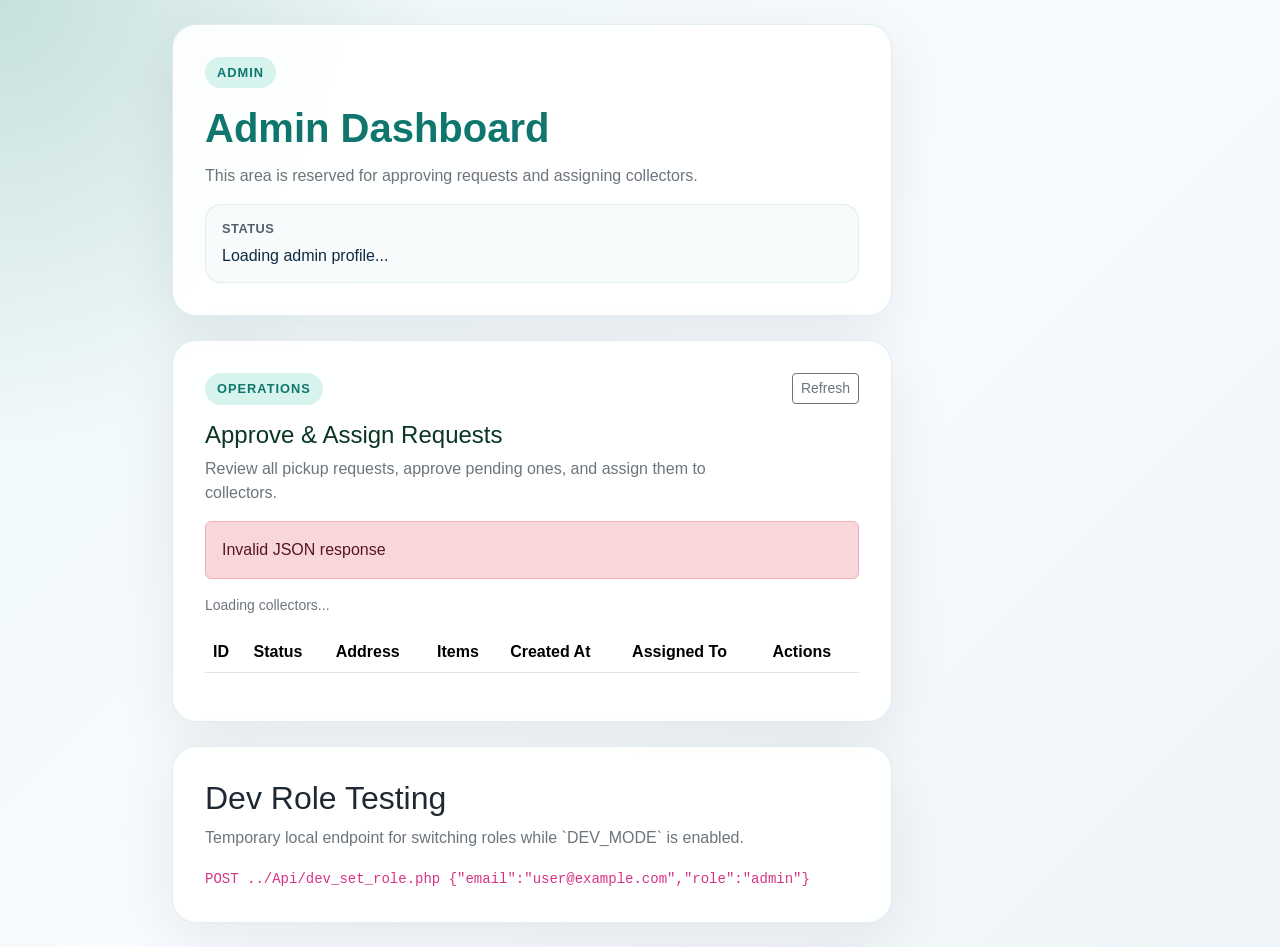
==== public/admin.html @ 16a43e52 "Initial commit" ====
<!DOCTYPE html>
<html lang="en">
<head>
    <meta charset="UTF-8">
    <meta name="viewport" content="width=device-width, initial-scale=1.0">
    <title>Admin Dashboard | E-Waste Management</title>
    <link rel="preconnect" href="https://cdn.jsdelivr.net">
    <link href="https://cdn.jsdelivr.net/npm/bootstrap@5.3.3/dist/css/bootstrap.min.css" rel="stylesheet">
    <link rel="stylesheet" href="./assets/css/style.css">
</head>
<body>
    <div class="container py-4">
        <div id="navbar"></div>

        <main class="page-stack">
            <section class="dashboard-card">
                <span class="eyebrow">Admin</span>
                <h1>Admin Dashboard</h1>
                <p class="text-secondary">This area is reserved for approving requests and assigning collectors.</p>

                <div class="meta-list" id="adminSummary">
                    <div class="meta-item">
                        <strong>Status</strong>
                        <span>Loading admin profile...</span>
                    </div>
                </div>
            </section>

            <section class="dashboard-card">
                <div class="d-flex justify-content-between align-items-start gap-3 mb-3">
                    <div>
                        <span class="eyebrow">Operations</span>
                        <h2 class="h4 mb-2 text-success-emphasis">Approve &amp; Assign Requests</h2>
                        <p class="text-secondary mb-0">Review all pickup requests, approve pending ones, and assign them to collectors.</p>
                    </div>
                    <button id="refreshAdminButton" type="button" class="btn btn-outline-secondary btn-sm">Refresh</button>
                </div>

                <div id="adminAlerts" class="mb-3" aria-live="polite"></div>
                <div id="collectorNotice" class="small text-secondary mb-3">Loading collectors...</div>

                <div class="table-responsive">
                    <table class="table align-middle">
                        <thead>
                            <tr>
                                <th>ID</th>
                                <th>Status</th>
                                <th>Address</th>
                                <th>Items</th>
                                <th>Created At</th>
                                <th>Assigned To</th>
                                <th>Actions</th>
                            </tr>
                        </thead>
                        <tbody id="adminRequestsTableBody"></tbody>
                    </table>
                </div>

                <div id="adminRequestsEmptyState" class="text-secondary small d-none">No pickup requests found.</div>
            </section>

            <section class="dashboard-card">
                <h2>Dev Role Testing</h2>
                <p class="text-secondary mb-3">Temporary local endpoint for switching roles while `DEV_MODE` is enabled.</p>
                <code>POST ../Api/dev_set_role.php {"email":"user@example.com","role":"admin"}</code>
            </section>
        </main>
    </div>

    <script src="./assets/js/api.js"></script>
    <script src="./assets/js/navbar.js"></script>
    <script src="./assets/js/guard.js"></script>
    <script src="./assets/js/admin.js"></script>
    <!--
    Manual test checklist:
    1) Login as admin -> admin.html shows all requests
    2) Approve a pending request -> status changes to approved
    3) Assign collector -> status changes to assigned and assignment saved
    4) Refresh admin page -> assigned info persists
    5) Try calling admin endpoints as non-admin -> returns 403
    6) If collector list is empty, show friendly message "No collectors available"
    -->
</body>
</html>
---- public/assets/css/style.css ----
body {
    margin: 0;
    min-height: 100vh;
    font-family: "Segoe UI", Arial, sans-serif;
    background:
        radial-gradient(circle at top left, rgba(15, 118, 110, 0.18), transparent 28%),
        linear-gradient(135deg, #eef8f6 0%, #f8fbff 52%, #eef4f7 100%);
    color: #1f2933;
}

.container {
    max-width: 960px;
}

.hero-card,
.auth-card,
.dashboard-card {
    background: rgba(255, 255, 255, 0.92);
    border: 1px solid rgba(15, 118, 110, 0.12);
    border-radius: 24px;
    box-shadow: 0 18px 60px rgba(15, 23, 42, 0.08);
    backdrop-filter: blur(10px);
}

.hero-card {
    margin: 64px auto;
    padding: 40px;
}

.eyebrow {
    display: inline-block;
    margin-bottom: 16px;
    padding: 6px 12px;
    border-radius: 999px;
    background: #d7f3ee;
    color: #0f766e;
    font-size: 0.8rem;
    font-weight: 700;
    letter-spacing: 0.08em;
    text-transform: uppercase;
}

.hero-card h1,
.auth-card h1,
.dashboard-card h1 {
    margin-top: 0;
    margin-bottom: 12px;
    color: #0f766e;
    font-weight: 700;
}

.lead-copy {
    max-width: 700px;
    margin-bottom: 24px;
    color: #52606d;
}

.link-grid {
    display: grid;
    grid-template-columns: repeat(auto-fit, minmax(180px, 1fr));
    gap: 16px;
}

.link-card {
    display: block;
    padding: 18px;
    border-radius: 18px;
    background: #f7fffd;
    border: 1px solid rgba(15, 118, 110, 0.14);
    color: inherit;
    text-decoration: none;
    transition: transform 0.15s ease, box-shadow 0.15s ease;
}

.link-card:hover {
    transform: translateY(-2px);
    box-shadow: 0 10px 24px rgba(15, 23, 42, 0.08);
}

.link-card strong,
.link-card span {
    display: block;
}

.link-card span {
    margin-top: 6px;
    color: #52606d;
}

.auth-shell,
.dashboard-shell {
    min-height: 100vh;
    display: grid;
    place-items: center;
    padding: 32px 16px;
}

.auth-card,
.dashboard-card {
    width: 100%;
    max-width: 520px;
    padding: 32px;
}

.dashboard-card {
    max-width: 720px;
}

.page-stack {
    display: grid;
    gap: 24px;
}

.app-navbar {
    margin-bottom: 24px;
    padding: 16px 20px;
    background: rgba(255, 255, 255, 0.92);
    border: 1px solid rgba(15, 118, 110, 0.12);
    border-radius: 20px;
    box-shadow: 0 14px 40px rgba(15, 23, 42, 0.06);
}

.navbar-user-name {
    font-weight: 600;
    color: #102a43;
}

.navbar-user-role {
    font-size: 0.85rem;
    text-transform: capitalize;
    color: #52606d;
}

.meta-list {
    display: grid;
    gap: 12px;
}

.meta-item {
    padding: 14px 16px;
    border-radius: 16px;
    background: #f8fbfb;
    border: 1px solid rgba(15, 118, 110, 0.1);
}

.meta-item strong {
    display: block;
    font-size: 0.8rem;
    letter-spacing: 0.04em;
    text-transform: uppercase;
    color: #52606d;
}

.meta-item span {
    display: block;
    margin-top: 6px;
    font-size: 1rem;
    color: #102a43;
}

.placeholder-card h2 {
    margin-bottom: 12px;
    color: #0f766e;
    font-size: 1.15rem;
}

@media (max-width: 576px) {
    .hero-card,
    .auth-card,
    .dashboard-card {
        padding: 24px;
        border-radius: 20px;
    }

    .app-navbar {
        padding: 16px;
    }
}
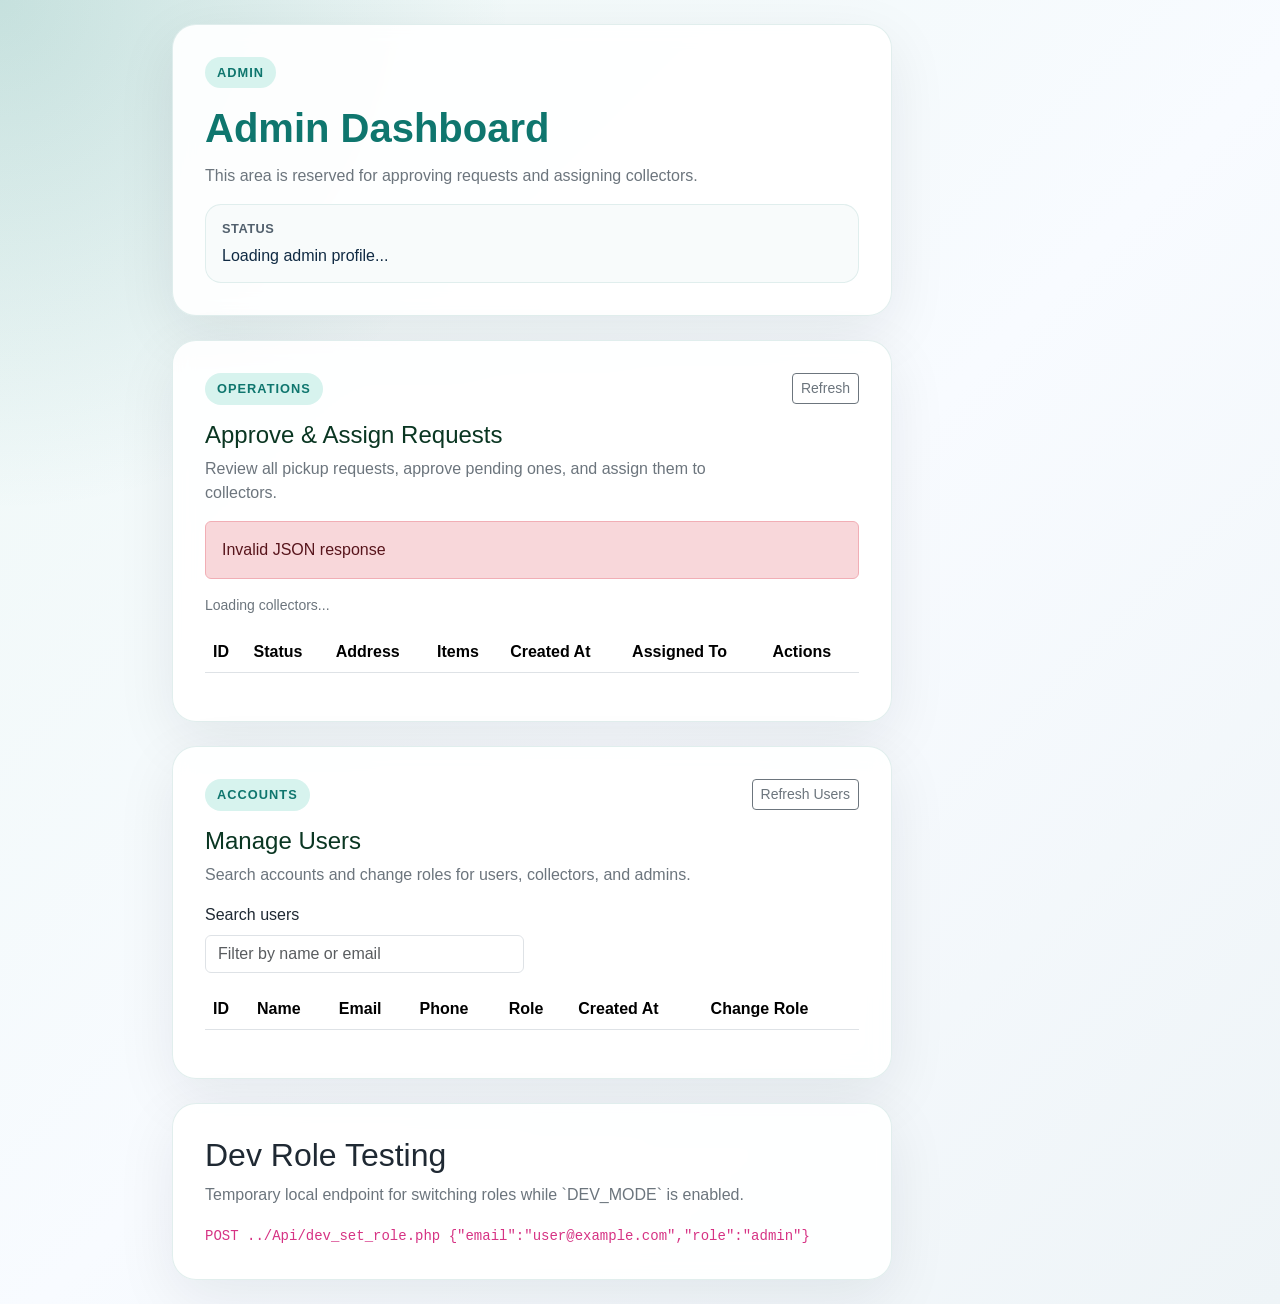
==== commit fcdc2ebb: "Initial commit" ====
--- a/public/admin.html
+++ b/public/admin.html
@@ -60,6 +60,45 @@
             </section>
 
             <section class="dashboard-card">
+                <div class="d-flex justify-content-between align-items-start gap-3 mb-3">
+                    <div>
+                        <span class="eyebrow">Accounts</span>
+                        <h2 class="h4 mb-2 text-success-emphasis">Manage Users</h2>
+                        <p class="text-secondary mb-0">Search accounts and change roles for users, collectors, and admins.</p>
+                    </div>
+                    <button id="refreshUsersButton" type="button" class="btn btn-outline-secondary btn-sm">Refresh Users</button>
+                </div>
+
+                <div id="userManagementAlerts" class="mb-3" aria-live="polite"></div>
+
+                <div class="row g-3 mb-3">
+                    <div class="col-md-6">
+                        <label for="userSearchInput" class="form-label">Search users</label>
+                        <input id="userSearchInput" type="search" class="form-control" placeholder="Filter by name or email">
+                    </div>
+                </div>
+
+                <div class="table-responsive">
+                    <table class="table align-middle">
+                        <thead>
+                            <tr>
+                                <th>ID</th>
+                                <th>Name</th>
+                                <th>Email</th>
+                                <th>Phone</th>
+                                <th>Role</th>
+                                <th>Created At</th>
+                                <th>Change Role</th>
+                            </tr>
+                        </thead>
+                        <tbody id="adminUsersTableBody"></tbody>
+                    </table>
+                </div>
+
+                <div id="adminUsersEmptyState" class="text-secondary small d-none">No users found.</div>
+            </section>
+
+            <section class="dashboard-card">
                 <h2>Dev Role Testing</h2>
                 <p class="text-secondary mb-3">Temporary local endpoint for switching roles while `DEV_MODE` is enabled.</p>
                 <code>POST ../Api/dev_set_role.php {"email":"user@example.com","role":"admin"}</code>
--- a/public/assets/css/style.css
+++ b/public/assets/css/style.css
@@ -131,6 +131,36 @@
     color: #52606d;
 }
 
+.notification-item,
+.timeline-item {
+    padding: 14px 16px;
+    border-radius: 16px;
+    background: #f8fbfb;
+    border: 1px solid rgba(15, 118, 110, 0.1);
+}
+
+.notification-item.is-unread {
+    background: #effcf7;
+    border-color: rgba(15, 118, 110, 0.24);
+}
+
+.notification-title,
+.timeline-status {
+    font-weight: 600;
+    color: #102a43;
+}
+
+.notification-meta,
+.timeline-meta {
+    font-size: 0.85rem;
+    color: #52606d;
+}
+
+.timeline-list {
+    display: grid;
+    gap: 12px;
+}
+
 .meta-list {
     display: grid;
     gap: 12px;
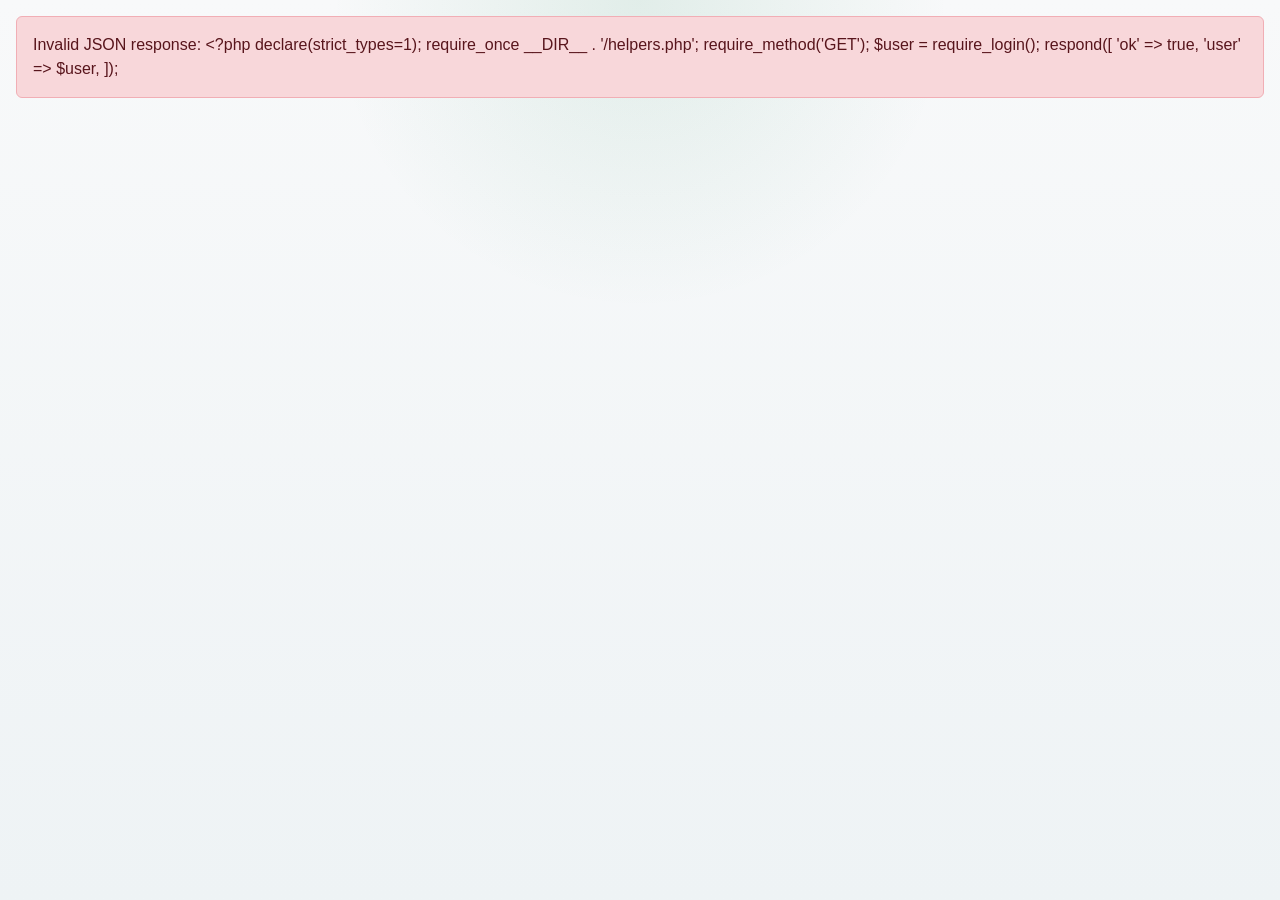
==== commit 677e9316: "update project" ====
--- a/public/admin.html
+++ b/public/admin.html
@@ -3,121 +3,18 @@
 <head>
     <meta charset="UTF-8">
     <meta name="viewport" content="width=device-width, initial-scale=1.0">
-    <title>Admin Dashboard | E-Waste Management</title>
+    <title>Admin Dashboard | E-Waste System</title>
     <link rel="preconnect" href="https://cdn.jsdelivr.net">
     <link href="https://cdn.jsdelivr.net/npm/bootstrap@5.3.3/dist/css/bootstrap.min.css" rel="stylesheet">
-    <link rel="stylesheet" href="./assets/css/style.css">
+    <link rel="stylesheet" href="https://cdn.jsdelivr.net/npm/bootstrap-icons@1.11.3/font/bootstrap-icons.min.css">
+    <link rel="stylesheet" href="./assets/css/app.css">
 </head>
 <body>
-    <div class="container py-4">
-        <div id="navbar"></div>
-
-        <main class="page-stack">
-            <section class="dashboard-card">
-                <span class="eyebrow">Admin</span>
-                <h1>Admin Dashboard</h1>
-                <p class="text-secondary">This area is reserved for approving requests and assigning collectors.</p>
-
-                <div class="meta-list" id="adminSummary">
-                    <div class="meta-item">
-                        <strong>Status</strong>
-                        <span>Loading admin profile...</span>
-                    </div>
-                </div>
-            </section>
-
-            <section class="dashboard-card">
-                <div class="d-flex justify-content-between align-items-start gap-3 mb-3">
-                    <div>
-                        <span class="eyebrow">Operations</span>
-                        <h2 class="h4 mb-2 text-success-emphasis">Approve &amp; Assign Requests</h2>
-                        <p class="text-secondary mb-0">Review all pickup requests, approve pending ones, and assign them to collectors.</p>
-                    </div>
-                    <button id="refreshAdminButton" type="button" class="btn btn-outline-secondary btn-sm">Refresh</button>
-                </div>
-
-                <div id="adminAlerts" class="mb-3" aria-live="polite"></div>
-                <div id="collectorNotice" class="small text-secondary mb-3">Loading collectors...</div>
-
-                <div class="table-responsive">
-                    <table class="table align-middle">
-                        <thead>
-                            <tr>
-                                <th>ID</th>
-                                <th>Status</th>
-                                <th>Address</th>
-                                <th>Items</th>
-                                <th>Created At</th>
-                                <th>Assigned To</th>
-                                <th>Actions</th>
-                            </tr>
-                        </thead>
-                        <tbody id="adminRequestsTableBody"></tbody>
-                    </table>
-                </div>
-
-                <div id="adminRequestsEmptyState" class="text-secondary small d-none">No pickup requests found.</div>
-            </section>
-
-            <section class="dashboard-card">
-                <div class="d-flex justify-content-between align-items-start gap-3 mb-3">
-                    <div>
-                        <span class="eyebrow">Accounts</span>
-                        <h2 class="h4 mb-2 text-success-emphasis">Manage Users</h2>
-                        <p class="text-secondary mb-0">Search accounts and change roles for users, collectors, and admins.</p>
-                    </div>
-                    <button id="refreshUsersButton" type="button" class="btn btn-outline-secondary btn-sm">Refresh Users</button>
-                </div>
-
-                <div id="userManagementAlerts" class="mb-3" aria-live="polite"></div>
-
-                <div class="row g-3 mb-3">
-                    <div class="col-md-6">
-                        <label for="userSearchInput" class="form-label">Search users</label>
-                        <input id="userSearchInput" type="search" class="form-control" placeholder="Filter by name or email">
-                    </div>
-                </div>
-
-                <div class="table-responsive">
-                    <table class="table align-middle">
-                        <thead>
-                            <tr>
-                                <th>ID</th>
-                                <th>Name</th>
-                                <th>Email</th>
-                                <th>Phone</th>
-                                <th>Role</th>
-                                <th>Created At</th>
-                                <th>Change Role</th>
-                            </tr>
-                        </thead>
-                        <tbody id="adminUsersTableBody"></tbody>
-                    </table>
-                </div>
-
-                <div id="adminUsersEmptyState" class="text-secondary small d-none">No users found.</div>
-            </section>
-
-            <section class="dashboard-card">
-                <h2>Dev Role Testing</h2>
-                <p class="text-secondary mb-3">Temporary local endpoint for switching roles while `DEV_MODE` is enabled.</p>
-                <code>POST ../Api/dev_set_role.php {"email":"user@example.com","role":"admin"}</code>
-            </section>
-        </main>
-    </div>
+    <div id="app"></div>
 
     <script src="./assets/js/api.js"></script>
-    <script src="./assets/js/navbar.js"></script>
-    <script src="./assets/js/guard.js"></script>
+    <script src="./assets/js/layout.js"></script>
+    <script src="https://cdn.jsdelivr.net/npm/bootstrap@5.3.3/dist/js/bootstrap.bundle.min.js"></script>
     <script src="./assets/js/admin.js"></script>
-    <!--
-    Manual test checklist:
-    1) Login as admin -> admin.html shows all requests
-    2) Approve a pending request -> status changes to approved
-    3) Assign collector -> status changes to assigned and assignment saved
-    4) Refresh admin page -> assigned info persists
-    5) Try calling admin endpoints as non-admin -> returns 403
-    6) If collector list is empty, show friendly message "No collectors available"
-    -->
 </body>
 </html>
--- a/public/assets/css/app.css
+++ b/public/assets/css/app.css
@@ -0,0 +1,477 @@
+body {
+    min-height: 100vh;
+    margin: 0;
+    font-family: "Segoe UI", Arial, sans-serif;
+    background:
+        radial-gradient(circle at top, rgba(25, 135, 84, 0.10), transparent 28%),
+        linear-gradient(180deg, #f8f9fa 0%, #eef3f5 100%);
+    color: #1f2937;
+}
+
+a {
+    text-decoration: none;
+}
+
+.app-shell {
+    min-height: 100vh;
+}
+
+.app-sidebar {
+    width: 280px;
+    min-height: 100vh;
+    position: fixed;
+    inset: 0 auto 0 0;
+    z-index: 1030;
+    padding: 28px 20px;
+    background: linear-gradient(180deg, #0f172a 0%, #0f766e 100%);
+    color: #fff;
+    box-shadow: 18px 0 40px rgba(15, 23, 42, 0.10);
+}
+
+.app-sidebar .brand-mark,
+.app-offcanvas .brand-mark,
+.auth-brand-mark {
+    width: 44px;
+    height: 44px;
+    display: inline-flex;
+    align-items: center;
+    justify-content: center;
+    border-radius: 14px;
+    background: rgba(255, 255, 255, 0.14);
+    color: #fff;
+    font-size: 1.2rem;
+}
+
+.sidebar-caption {
+    color: rgba(255, 255, 255, 0.72);
+    font-size: 0.82rem;
+}
+
+.sidebar-link {
+    display: flex;
+    align-items: center;
+    gap: 12px;
+    padding: 14px 16px;
+    border-radius: 16px;
+    color: rgba(255, 255, 255, 0.82);
+    transition: transform 0.18s ease, background-color 0.18s ease, color 0.18s ease;
+}
+
+.sidebar-link:hover,
+.sidebar-link.active {
+    background: rgba(255, 255, 255, 0.14);
+    color: #fff;
+    transform: translateX(4px);
+}
+
+.sidebar-link.disabled {
+    opacity: 0.55;
+    pointer-events: none;
+    transform: none;
+}
+
+.sidebar-link i {
+    font-size: 1rem;
+}
+
+.sidebar-footer {
+    margin-top: auto;
+    padding-top: 24px;
+}
+
+.sidebar-logout {
+    width: 100%;
+    border: 1px solid rgba(255, 255, 255, 0.22);
+    color: #fff;
+    border-radius: 16px;
+}
+
+.sidebar-logout:hover {
+    background: rgba(255, 255, 255, 0.12);
+    color: #fff;
+}
+
+.app-content {
+    margin-left: 280px;
+    min-height: 100vh;
+}
+
+.topbar {
+    position: sticky;
+    top: 0;
+    z-index: 1020;
+    background: rgba(248, 249, 250, 0.88);
+    backdrop-filter: blur(16px);
+    border-bottom: 1px solid rgba(15, 23, 42, 0.08);
+}
+
+.topbar-inner {
+    padding: 20px 28px;
+}
+
+.topbar-title {
+    margin: 0;
+    font-size: 1.45rem;
+    font-weight: 700;
+    color: #0f172a;
+}
+
+.topbar-subtitle {
+    color: #64748b;
+    font-size: 0.92rem;
+}
+
+.topbar-user {
+    display: flex;
+    align-items: center;
+    gap: 14px;
+    padding: 10px 14px;
+    border-radius: 18px;
+    background: #fff;
+    box-shadow: 0 10px 30px rgba(15, 23, 42, 0.06);
+}
+
+.user-avatar {
+    width: 44px;
+    height: 44px;
+    border-radius: 14px;
+    display: inline-flex;
+    align-items: center;
+    justify-content: center;
+    background: linear-gradient(135deg, #198754, #0d6efd);
+    color: #fff;
+    font-weight: 700;
+}
+
+.page-content {
+    padding: 32px 28px 40px;
+}
+
+.surface-card,
+.stat-card,
+.auth-panel {
+    background: rgba(255, 255, 255, 0.94);
+    border: 1px solid rgba(15, 23, 42, 0.06);
+    border-radius: 24px;
+    box-shadow: 0 18px 48px rgba(15, 23, 42, 0.08);
+}
+
+.surface-card {
+    padding: 24px;
+}
+
+.stat-card {
+    padding: 22px;
+    transition: transform 0.2s ease, box-shadow 0.2s ease;
+}
+
+.surface-card:hover,
+.stat-card:hover {
+    transform: translateY(-3px);
+    box-shadow: 0 24px 54px rgba(15, 23, 42, 0.12);
+}
+
+.stat-icon {
+    width: 54px;
+    height: 54px;
+    display: inline-flex;
+    align-items: center;
+    justify-content: center;
+    border-radius: 18px;
+    font-size: 1.35rem;
+}
+
+.stat-value {
+    font-size: 2rem;
+    font-weight: 800;
+    color: #0f172a;
+}
+
+.stat-label {
+    color: #64748b;
+    font-weight: 600;
+}
+
+.page-heading {
+    margin-bottom: 22px;
+}
+
+.page-heading h2 {
+    margin-bottom: 8px;
+    font-size: 1.55rem;
+    font-weight: 700;
+}
+
+.page-heading p {
+    margin: 0;
+    color: #64748b;
+}
+
+.table-shell {
+    overflow: hidden;
+}
+
+.table thead th {
+    border-bottom-width: 1px;
+    color: #64748b;
+    font-size: 0.82rem;
+    text-transform: uppercase;
+    letter-spacing: 0.04em;
+}
+
+.table tbody tr:last-child td {
+    border-bottom: 0;
+}
+
+.soft-input,
+.soft-textarea,
+.soft-select {
+    border-radius: 16px;
+    border: 1px solid rgba(15, 23, 42, 0.12);
+    padding: 12px 14px;
+    background: #fff;
+}
+
+.soft-input:focus,
+.soft-textarea:focus,
+.soft-select:focus {
+    border-color: rgba(13, 110, 253, 0.45);
+    box-shadow: 0 0 0 0.2rem rgba(13, 110, 253, 0.12);
+}
+
+.item-row {
+    padding: 14px;
+    border-radius: 18px;
+    background: #f8fafc;
+    border: 1px solid rgba(15, 23, 42, 0.06);
+}
+
+.empty-state {
+    padding: 28px;
+    text-align: center;
+    color: #64748b;
+}
+
+.profile-label {
+    display: block;
+    font-size: 0.82rem;
+    color: #64748b;
+    text-transform: uppercase;
+    letter-spacing: 0.04em;
+}
+
+.profile-value {
+    margin-top: 8px;
+    font-size: 1rem;
+    font-weight: 600;
+    color: #0f172a;
+}
+
+.auth-page {
+    min-height: 100vh;
+    display: grid;
+    place-items: center;
+    padding: 24px;
+}
+
+.auth-layout {
+    width: min(1100px, 100%);
+    display: grid;
+    grid-template-columns: 1.05fr 0.95fr;
+    overflow: hidden;
+    border-radius: 28px;
+    background: rgba(255, 255, 255, 0.94);
+    box-shadow: 0 28px 70px rgba(15, 23, 42, 0.14);
+}
+
+.auth-hero {
+    padding: 52px;
+    background:
+        radial-gradient(circle at top left, rgba(255, 255, 255, 0.12), transparent 28%),
+        linear-gradient(160deg, #0f172a 0%, #0f766e 58%, #198754 100%);
+    color: #fff;
+}
+
+.auth-hero h1 {
+    font-size: 2.3rem;
+    font-weight: 800;
+    margin: 18px 0 14px;
+}
+
+.auth-hero p {
+    color: rgba(255, 255, 255, 0.82);
+    max-width: 440px;
+}
+
+.auth-bullets {
+    display: grid;
+    gap: 14px;
+    margin-top: 30px;
+}
+
+.auth-bullet {
+    padding: 14px 16px;
+    border-radius: 18px;
+    background: rgba(255, 255, 255, 0.10);
+}
+
+.auth-panel {
+    padding: 44px;
+}
+
+.auth-panel h2 {
+    margin-bottom: 10px;
+    font-weight: 700;
+}
+
+.auth-panel p {
+    color: #64748b;
+}
+
+.page-chip {
+    display: inline-flex;
+    align-items: center;
+    gap: 8px;
+    padding: 8px 12px;
+    border-radius: 999px;
+    background: #e8fff3;
+    color: #198754;
+    font-weight: 700;
+    font-size: 0.78rem;
+    text-transform: uppercase;
+    letter-spacing: 0.08em;
+}
+
+.offcanvas.app-offcanvas {
+    background: linear-gradient(180deg, #0f172a 0%, #0f766e 100%);
+    color: #fff;
+}
+
+.offcanvas.app-offcanvas .offcanvas-header {
+    border-bottom: 1px solid rgba(255, 255, 255, 0.12);
+}
+
+.offcanvas.app-offcanvas .btn-close {
+    filter: invert(1);
+}
+
+@media (max-width: 991.98px) {
+    .app-sidebar {
+        display: none;
+    }
+
+    .app-content {
+        margin-left: 0;
+    }
+
+    .topbar-inner,
+    .page-content {
+        padding-left: 18px;
+        padding-right: 18px;
+    }
+}
+
+@media (max-width: 767.98px) {
+    .auth-layout {
+        grid-template-columns: 1fr;
+    }
+
+    .auth-hero,
+    .auth-panel {
+        padding: 32px 24px;
+    }
+
+    .topbar-user {
+        padding: 8px 12px;
+    }
+
+    .topbar-title {
+        font-size: 1.2rem;
+    }
+}
+
+.notification-item,
+.timeline-item {
+    padding: 14px 16px;
+    border-radius: 16px;
+    background: #f8fbfb;
+    border: 1px solid rgba(15, 118, 110, 0.1);
+}
+
+.notification-item.is-unread {
+    background: #effcf7;
+    border-color: rgba(15, 118, 110, 0.24);
+}
+
+.notification-title,
+.timeline-status {
+    font-weight: 700;
+    color: #0f172a;
+}
+
+.notification-meta,
+.timeline-meta {
+    font-size: 0.85rem;
+    color: #52606d;
+}
+
+.timeline-list {
+    display: grid;
+    gap: 12px;
+}
+
+html,
+body {
+    overflow-x: hidden;
+}
+
+img {
+    max-width: 100%;
+    height: auto;
+}
+
+.container,
+.container-fluid {
+    max-width: 100%;
+}
+
+.app-shell {
+    display: flex;
+}
+
+.app-sidebar {
+    flex: 0 0 280px;
+}
+
+.app-content {
+    flex: 1;
+    min-width: 0;
+}
+
+.table-responsive {
+    overflow-x: auto;
+    -webkit-overflow-scrolling: touch;
+}
+
+.card {
+    border-radius: 14px;
+}
+
+.card-body {
+    padding: 1rem;
+}
+
+@media (max-width: 767.98px) {
+    .surface-card,
+    .stat-card {
+        padding: 18px;
+    }
+
+    .topbar-inner {
+        padding: 16px 14px;
+    }
+
+    .page-content {
+        padding: 20px 14px 28px;
+    }
+}
